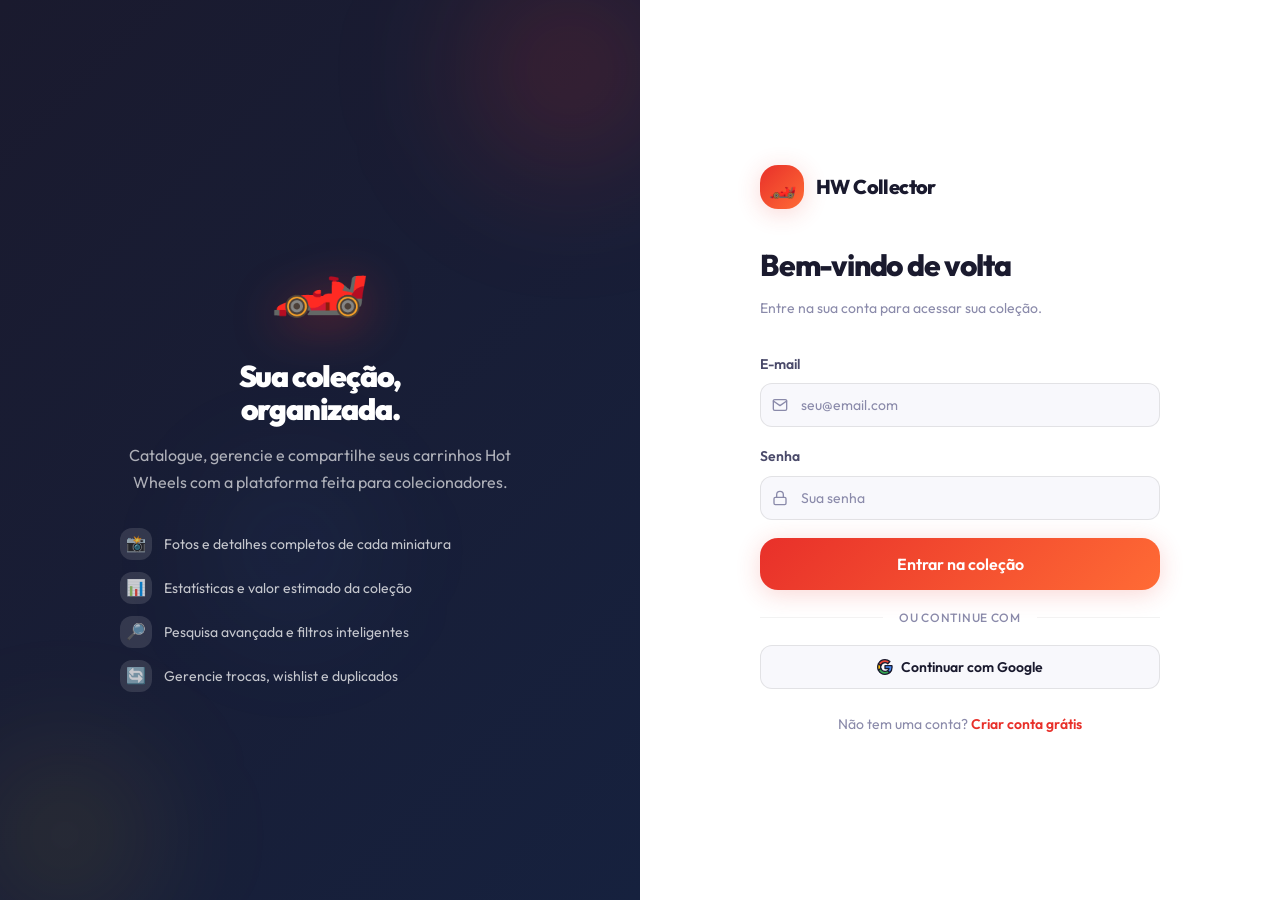
==== index.html @ 0ffd525d "feat: estrutura inicial do app web Hot Wheels Collector (FASE 1)" ====
<!DOCTYPE html>
<html lang="pt-BR" data-theme="dark">
<head>
  <meta charset="UTF-8">
  <meta name="viewport" content="width=device-width, initial-scale=1.0">

  <title>Hot Wheels Collector — Carregando...</title>
  <meta name="description" content="Plataforma para catalogação e gerenciamento de coleções de carrinhos Hot Wheels.">

  <!-- Fallback: se o JS falhar, redireciona para login em 2s -->
  <meta http-equiv="refresh" content="2;url=pages/login.html">

  <link rel="preconnect" href="https://fonts.googleapis.com">
  <link rel="preconnect" href="https://fonts.gstatic.com" crossorigin>
  <link rel="stylesheet" href="https://fonts.googleapis.com/css2?family=Outfit:wght@300;400;500;600;700;800;900&display=swap">

  <link rel="stylesheet" href="css/style.css">

  <style>
    body {
      background: var(--bg-primary);
      color: var(--text-primary);
      min-height: 100dvh;
      display: flex;
      align-items: center;
      justify-content: center;
      flex-direction: column;
      gap: 24px;
      text-align: center;
      padding: 32px;
      font-family: 'Outfit', sans-serif;
    }

    .splash-logo {
      width: 88px;
      height: 88px;
      border-radius: 24px;
      background: linear-gradient(135deg, #E8302A, #F5C518);
      display: flex;
      align-items: center;
      justify-content: center;
      font-size: 44px;
      box-shadow: 0 16px 48px rgba(232, 48, 42, 0.35);
      animation: float 3s ease-in-out infinite;
    }

    @keyframes float {
      0%, 100% { transform: translateY(0); }
      50% { transform: translateY(-10px); }
    }

    .splash-title {
      font-size: 2rem;
      font-weight: 900;
      letter-spacing: -0.04em;
      margin: 0;
    }

    .splash-subtitle {
      color: var(--text-secondary, #9ca3af);
      font-size: 0.9rem;
      margin: 0;
    }

    .splash-spinner {
      width: 32px;
      height: 32px;
      border: 3px solid rgba(232, 48, 42, 0.2);
      border-top-color: #E8302A;
      border-radius: 50%;
      animation: spin 0.8s linear infinite;
    }

    @keyframes spin {
      to { transform: rotate(360deg); }
    }

    .splash-status {
      font-size: 0.8rem;
      color: var(--text-tertiary, #6b7280);
    }
  </style>
</head>
<body>

  <div class="splash-logo">🏎️</div>

  <div>
    <h1 class="splash-title">HW Collector</h1>
    <p class="splash-subtitle">Sua coleção organizada</p>
  </div>

  <div class="splash-spinner"></div>
  <p class="splash-status" id="splash-status">Iniciando...</p>

<script>
(function() {
  'use strict';

  var statusEl = document.getElementById('splash-status');

  function goTo(url) {
    if (statusEl) statusEl.textContent = 'Redirecionando...';
    window.location.href = url;
  }

  // Aplicar tema salvo antes de qualquer coisa
  try {
    var savedTheme = localStorage.getItem('hw-theme') || 'dark';
    document.documentElement.setAttribute('data-theme', savedTheme);
  } catch (e) { /* sem localStorage */ }

  // Verificar sessão de desenvolvimento
  try {
    var loggedIn = sessionStorage.getItem('hw-dev-logged-in') === 'true';
    if (statusEl) statusEl.textContent = loggedIn ? 'Verificando sessão...' : 'Redirecionando para login...';

    setTimeout(function() {
      if (loggedIn) {
        goTo('pages/dashboard.html');
      } else {
        goTo('pages/login.html');
      }
    }, 600);

  } catch (e) {
    // Se sessionStorage falhar, vai para login
    if (statusEl) statusEl.textContent = 'Redirecionando...';
    setTimeout(function() { goTo('pages/login.html'); }, 600);
  }
})();
</script>

</body>
</html>
---- css/style.css ----
/* ============================================================
   HOT WHEELS COLLECTOR — Design System
   style.css — Tokens, Reset, Tipografia, Utilitários
   ============================================================ */

/* ── Google Fonts ── */
@import url('https://fonts.googleapis.com/css2?family=Outfit:wght@300;400;500;600;700;800;900&family=JetBrains+Mono:wght@400;600&display=swap');

/* ============================================================
   TOKENS — CSS Custom Properties
   ============================================================ */
:root {
  /* Brand Colors */
  --color-brand-primary:   #E8302A;
  --color-brand-secondary: #F5C518;
  --color-brand-accent:    #3D8EF0;

  /* Gradient */
  --gradient-brand: linear-gradient(135deg, #E8302A 0%, #FF6B35 100%);
  --gradient-gold:  linear-gradient(135deg, #F5C518 0%, #FFE066 100%);
  --gradient-dark:  linear-gradient(135deg, #1A1A2E 0%, #16213E 100%);

  /* Status Colors */
  --color-success: #22C55E;
  --color-warning: #F59E0B;
  --color-danger:  #EF4444;
  --color-info:    #3B82F6;

  /* Status Badge Colors */
  --status-own:       #22C55E;
  --status-want:      #3B82F6;
  --status-searching: #F59E0B;
  --status-trade:     #A855F7;
  --status-sold:      #6B7280;
  --status-duplicate: #F97316;

  /* Spacing Scale */
  --space-1:  0.25rem;   /*  4px */
  --space-2:  0.5rem;    /*  8px */
  --space-3:  0.75rem;   /* 12px */
  --space-4:  1rem;      /* 16px */
  --space-5:  1.25rem;   /* 20px */
  --space-6:  1.5rem;    /* 24px */
  --space-8:  2rem;      /* 32px */
  --space-10: 2.5rem;    /* 40px */
  --space-12: 3rem;      /* 48px */
  --space-16: 4rem;      /* 64px */

  /* Border Radius */
  --radius-sm:   6px;
  --radius-md:   12px;
  --radius-lg:   18px;
  --radius-xl:   24px;
  --radius-full: 9999px;

  /* Typography */
  --font-sans: 'Outfit', system-ui, -apple-system, sans-serif;
  --font-mono: 'JetBrains Mono', 'Fira Code', monospace;

  --text-xs:   0.75rem;
  --text-sm:   0.875rem;
  --text-base: 1rem;
  --text-lg:   1.125rem;
  --text-xl:   1.25rem;
  --text-2xl:  1.5rem;
  --text-3xl:  1.875rem;
  --text-4xl:  2.25rem;

  /* Transitions */
  --transition-fast:   150ms ease;
  --transition-base:   250ms ease;
  --transition-slow:   400ms ease;
  --transition-spring: 350ms cubic-bezier(0.34, 1.56, 0.64, 1);

  /* Sidebar */
  --sidebar-width:          260px;
  --sidebar-collapsed-width: 72px;
  --topbar-height:           64px;
  --bottom-nav-height:       72px;
  --z-sidebar:  100;
  --z-topbar:   90;
  --z-modal:    200;
  --z-toast:    300;
  --z-overlay:  150;
}

/* ── Dark Theme (default) ── */
[data-theme="dark"], :root {
  --bg-base:      #0D0D0F;
  --bg-surface:   #161618;
  --bg-elevated:  #1E1E22;
  --bg-overlay:   #252528;
  --bg-hover:     #2A2A2E;

  --border-subtle:  rgba(255,255,255,0.06);
  --border-default: rgba(255,255,255,0.10);
  --border-strong:  rgba(255,255,255,0.18);

  --text-primary:   #F5F5F7;
  --text-secondary: #A0A0A8;
  --text-tertiary:  #6B6B75;
  --text-inverse:   #0D0D0F;

  --shadow-sm:  0 1px 3px rgba(0,0,0,0.4);
  --shadow-md:  0 4px 16px rgba(0,0,0,0.5);
  --shadow-lg:  0 8px 32px rgba(0,0,0,0.6);
  --shadow-xl:  0 16px 64px rgba(0,0,0,0.7);
  --shadow-brand: 0 4px 24px rgba(232,48,42,0.35);
  --shadow-glow:  0 0 40px rgba(232,48,42,0.15);

  --glass-bg:     rgba(22,22,24,0.80);
  --glass-border: rgba(255,255,255,0.08);
}

/* ── Light Theme ── */
[data-theme="light"] {
  --bg-base:      #F0F0F5;
  --bg-surface:   #FFFFFF;
  --bg-elevated:  #F8F8FC;
  --bg-overlay:   #EFEFF5;
  --bg-hover:     #E8E8F0;

  --border-subtle:  rgba(0,0,0,0.05);
  --border-default: rgba(0,0,0,0.09);
  --border-strong:  rgba(0,0,0,0.15);

  --text-primary:   #1A1A2E;
  --text-secondary: #4A4A6A;
  --text-tertiary:  #8A8AAA;
  --text-inverse:   #F5F5F7;

  --shadow-sm:  0 1px 3px rgba(0,0,0,0.08);
  --shadow-md:  0 4px 16px rgba(0,0,0,0.10);
  --shadow-lg:  0 8px 32px rgba(0,0,0,0.12);
  --shadow-xl:  0 16px 64px rgba(0,0,0,0.15);
  --shadow-brand: 0 4px 24px rgba(232,48,42,0.20);
  --shadow-glow:  0 0 40px rgba(232,48,42,0.08);

  --glass-bg:     rgba(255,255,255,0.80);
  --glass-border: rgba(0,0,0,0.06);
}

/* ============================================================
   RESET & BASE
   ============================================================ */
*, *::before, *::after {
  box-sizing: border-box;
  margin: 0;
  padding: 0;
}

html {
  font-size: 16px;
  -webkit-text-size-adjust: 100%;
  scroll-behavior: smooth;
}

body {
  font-family: var(--font-sans);
  font-size: var(--text-base);
  color: var(--text-primary);
  background-color: var(--bg-base);
  line-height: 1.6;
  min-height: 100dvh;
  -webkit-font-smoothing: antialiased;
  -moz-osx-font-smoothing: grayscale;
  transition: background-color var(--transition-base), color var(--transition-base);
}

img {
  max-width: 100%;
  height: auto;
  display: block;
}

a {
  color: inherit;
  text-decoration: none;
}

button {
  font-family: inherit;
  cursor: pointer;
  border: none;
  background: none;
}

input, textarea, select {
  font-family: inherit;
  font-size: inherit;
}

ul, ol { list-style: none; }

/* ============================================================
   TYPOGRAPHY UTILITIES
   ============================================================ */
.text-xs     { font-size: var(--text-xs); }
.text-sm     { font-size: var(--text-sm); }
.text-base   { font-size: var(--text-base); }
.text-lg     { font-size: var(--text-lg); }
.text-xl     { font-size: var(--text-xl); }
.text-2xl    { font-size: var(--text-2xl); }
.text-3xl    { font-size: var(--text-3xl); }
.text-4xl    { font-size: var(--text-4xl); }

.font-light    { font-weight: 300; }
.font-normal   { font-weight: 400; }
.font-medium   { font-weight: 500; }
.font-semibold { font-weight: 600; }
.font-bold     { font-weight: 700; }
.font-extrabold{ font-weight: 800; }
.font-black    { font-weight: 900; }

.text-primary   { color: var(--text-primary); }
.text-secondary { color: var(--text-secondary); }
.text-tertiary  { color: var(--text-tertiary); }
.text-brand     { color: var(--color-brand-primary); }
.text-success   { color: var(--color-success); }
.text-warning   { color: var(--color-warning); }
.text-danger    { color: var(--color-danger); }

.text-center { text-align: center; }
.text-left   { text-align: left; }
.text-right  { text-align: right; }

.truncate {
  overflow: hidden;
  text-overflow: ellipsis;
  white-space: nowrap;
}

/* ============================================================
   SPACING UTILITIES
   ============================================================ */
.mt-auto { margin-top: auto; }
.mb-auto { margin-bottom: auto; }
.ml-auto { margin-left: auto; }
.mr-auto { margin-right: auto; }
.m-auto  { margin: auto; }

/* ============================================================
   DISPLAY UTILITIES
   ============================================================ */
.flex        { display: flex; }
.inline-flex { display: inline-flex; }
.grid        { display: grid; }
.hidden      { display: none !important; }

.flex-col     { flex-direction: column; }
.flex-row     { flex-direction: row; }
.flex-wrap    { flex-wrap: wrap; }
.items-center { align-items: center; }
.items-start  { align-items: flex-start; }
.items-end    { align-items: flex-end; }
.justify-center  { justify-content: center; }
.justify-between { justify-content: space-between; }
.justify-end     { justify-content: flex-end; }
.gap-1 { gap: var(--space-1); }
.gap-2 { gap: var(--space-2); }
.gap-3 { gap: var(--space-3); }
.gap-4 { gap: var(--space-4); }
.gap-6 { gap: var(--space-6); }
.gap-8 { gap: var(--space-8); }

/* ============================================================
   SCROLLBAR STYLING
   ============================================================ */
::-webkit-scrollbar { width: 6px; height: 6px; }
::-webkit-scrollbar-track { background: transparent; }
::-webkit-scrollbar-thumb {
  background: var(--border-strong);
  border-radius: var(--radius-full);
}
::-webkit-scrollbar-thumb:hover {
  background: var(--text-tertiary);
}

/* ============================================================
   SELECTION
   ============================================================ */
::selection {
  background: rgba(232,48,42,0.25);
  color: var(--text-primary);
}

/* ============================================================
   FOCUS VISIBLE
   ============================================================ */
:focus-visible {
  outline: 2px solid var(--color-brand-primary);
  outline-offset: 2px;
  border-radius: var(--radius-sm);
}

/* ============================================================
   LOADING STATE
   ============================================================ */
.skeleton {
  background: linear-gradient(
    90deg,
    var(--bg-elevated) 25%,
    var(--bg-overlay) 50%,
    var(--bg-elevated) 75%
  );
  background-size: 200% 100%;
  animation: skeleton-shimmer 1.5s infinite;
  border-radius: var(--radius-md);
}

@keyframes skeleton-shimmer {
  0%   { background-position: 200% 0; }
  100% { background-position: -200% 0; }
}

/* ============================================================
   TRANSITION HELPERS
   ============================================================ */
.transition-base { transition: all var(--transition-base); }
.transition-fast { transition: all var(--transition-fast); }
.transition-slow { transition: all var(--transition-slow); }
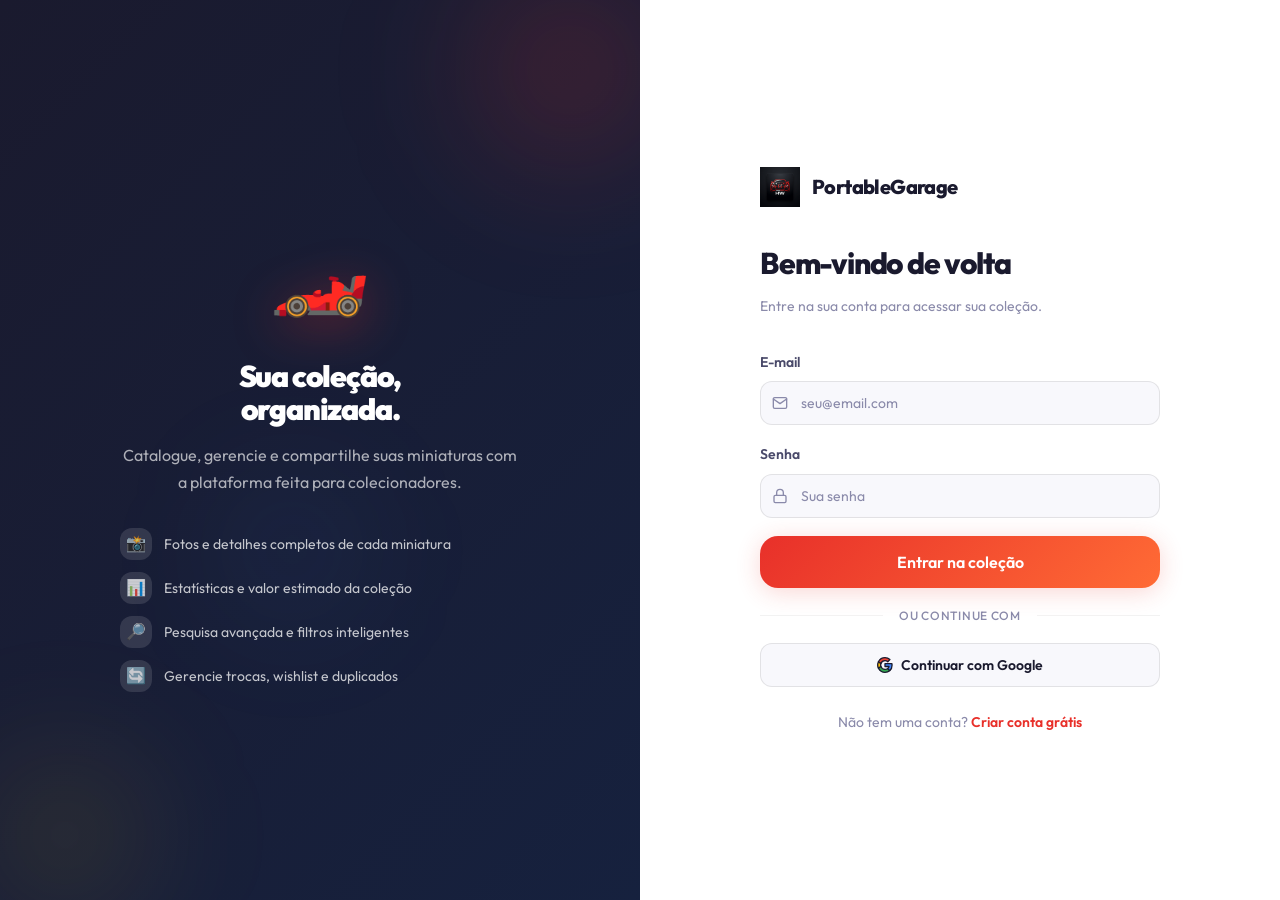
==== commit 4bd2acf9: "feat: atualiza identidade visual para PortableGarage" ====
--- a/index.html
+++ b/index.html
@@ -3,9 +3,10 @@
 <head>
   <meta charset="UTF-8">
   <meta name="viewport" content="width=device-width, initial-scale=1.0">
+  <link rel="icon" type="image/png" href="assets/car.logo.png">
 
-  <title>Hot Wheels Collector — Carregando...</title>
-  <meta name="description" content="Plataforma para catalogação e gerenciamento de coleções de carrinhos Hot Wheels.">
+  <title>PortableGarage — Carregando...</title>
+  <meta name="description" content="Plataforma para catalogação e gerenciamento de coleções de miniaturas.">
 
   <!-- Fallback: se o JS falhar, redireciona para login em 2s -->
   <meta http-equiv="refresh" content="2;url=pages/login.html">
@@ -25,69 +26,68 @@
       align-items: center;
       justify-content: center;
       flex-direction: column;
-      gap: 24px;
+      gap: var(--space-6);
       text-align: center;
-      padding: 32px;
+      padding: var(--space-4);
       font-family: 'Outfit', sans-serif;
     }
 
     .splash-logo {
-      width: 88px;
-      height: 88px;
-      border-radius: 24px;
-      background: linear-gradient(135deg, #E8302A, #F5C518);
+      width: 72px;
+      height: 72px;
       display: flex;
       align-items: center;
       justify-content: center;
-      font-size: 44px;
-      box-shadow: 0 16px 48px rgba(232, 48, 42, 0.35);
-      animation: float 3s ease-in-out infinite;
-    }
-
-    @keyframes float {
-      0%, 100% { transform: translateY(0); }
-      50% { transform: translateY(-10px); }
+      border-radius: var(--radius-2xl);
+      background: transparent;
+      animation: pulse 2s ease-in-out infinite;
     }
 
     .splash-title {
-      font-size: 2rem;
-      font-weight: 900;
-      letter-spacing: -0.04em;
-      margin: 0;
+      font-size: var(--text-3xl);
+      font-weight: 800;
+      letter-spacing: -0.03em;
+      color: var(--text-primary);
     }
 
     .splash-subtitle {
-      color: var(--text-secondary, #9ca3af);
-      font-size: 0.9rem;
-      margin: 0;
+      font-size: var(--text-sm);
+      color: var(--text-tertiary);
+      margin-top: var(--space-1);
     }
 
     .splash-spinner {
-      width: 32px;
-      height: 32px;
-      border: 3px solid rgba(232, 48, 42, 0.2);
-      border-top-color: #E8302A;
+      width: 28px;
+      height: 28px;
+      border: 3px solid var(--border-default);
+      border-top-color: var(--color-brand-primary);
       border-radius: 50%;
       animation: spin 0.8s linear infinite;
+    }
+
+    .splash-status {
+      font-size: var(--text-xs);
+      color: var(--text-tertiary);
     }
 
     @keyframes spin {
       to { transform: rotate(360deg); }
     }
 
-    .splash-status {
-      font-size: 0.8rem;
-      color: var(--text-tertiary, #6b7280);
+    @keyframes pulse {
+      0%, 100% { transform: scale(1); opacity: 1; }
+      50% { transform: scale(1.05); opacity: 0.85; }
     }
   </style>
 </head>
 <body>
 
-  <div class="splash-logo">🏎️</div>
+  <div class="splash-logo">
+    <img src="assets/car.logo.png" alt="PortableGarage Logo" style="width:64px;height:64px;object-fit:contain;">
+  </div>
 
   <div>
-    <h1 class="splash-title">HW Collector</h1>
-    <p class="splash-subtitle">Sua coleção organizada</p>
+    <h1 class="splash-title">PortableGarage</h1>
   </div>
 
   <div class="splash-spinner"></div>
